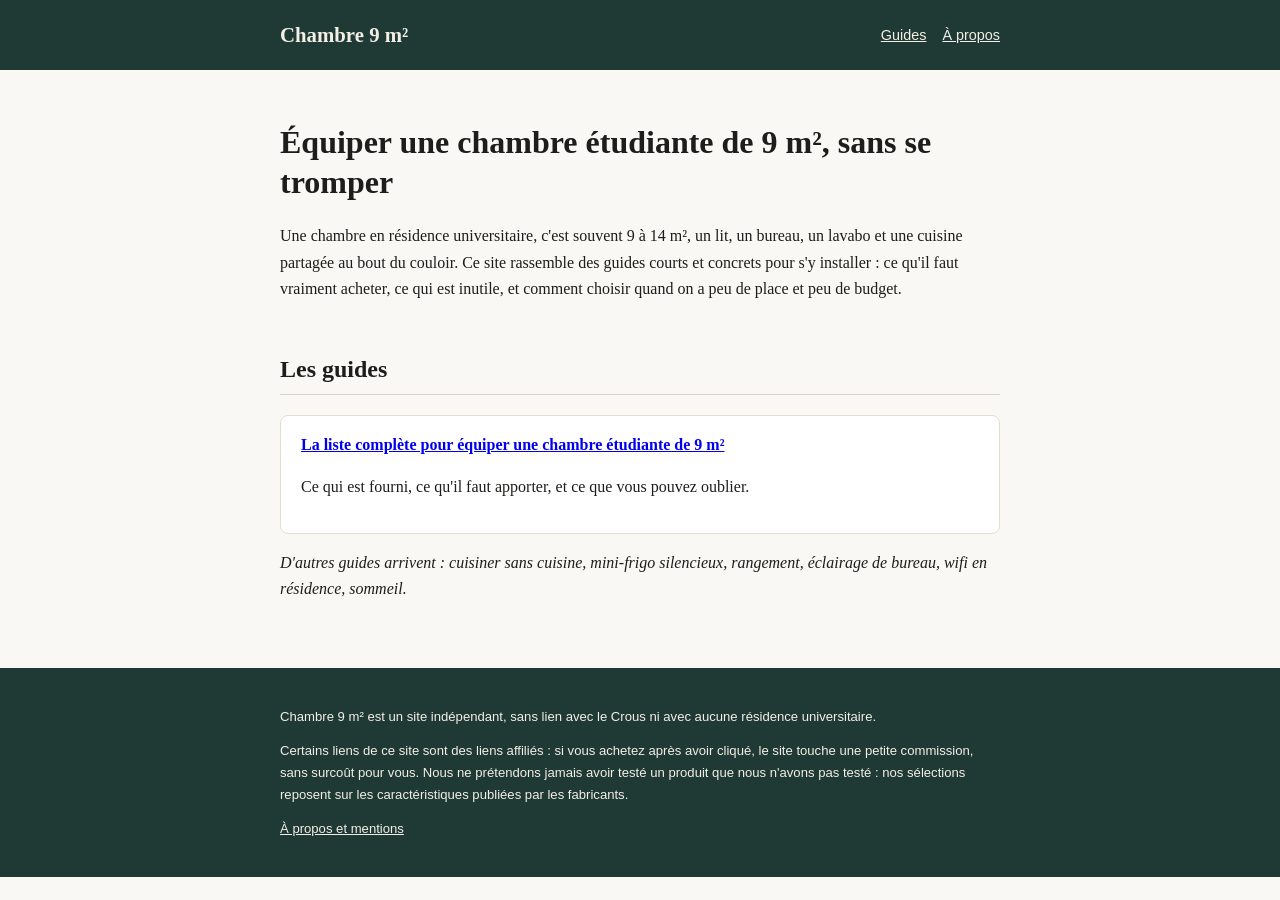
==== index.html @ 75de6579 "Create index.html" ====
<!DOCTYPE html><html lang="fr"><head><meta charset="utf-8"><meta name="viewport" content="width=device-width,initial-scale=1">
<title>Chambre 9 m² — Équiper une petite chambre étudiante</title><meta name="description" content="Guides pratiques pour équiper une chambre étudiante de 9 à 14 m² avec cuisine collective : liste d'achats, cuisine, rangement, sommeil."><link rel="stylesheet" href="style.css"></head><body>
<header><div class="wrap"><a class="logo" href="index.html">Chambre 9 m²</a><nav><a href="index.html">Guides</a><a href="a-propos.html">À propos</a></nav></div></header>
<main><div class="wrap">
<h1>Équiper une chambre étudiante de 9 m², sans se tromper</h1>
<p>Une chambre en résidence universitaire, c'est souvent 9 à 14 m², un lit, un bureau, un lavabo et une cuisine partagée au bout du couloir. Ce site rassemble des guides courts et concrets pour s'y installer : ce qu'il faut vraiment acheter, ce qui est inutile, et comment choisir quand on a peu de place et peu de budget.</p>
<h2>Les guides</h2>
<div class="card"><a href="guides/liste-equipement-chambre-etudiante.html">La liste complète pour équiper une chambre étudiante de 9 m²</a><p>Ce qui est fourni, ce qu'il faut apporter, et ce que vous pouvez oublier.</p></div>
<p><em>D'autres guides arrivent : cuisiner sans cuisine, mini-frigo silencieux, rangement, éclairage de bureau, wifi en résidence, sommeil.</em></p>
</div></main>
<footer><div class="wrap"><p>Chambre 9 m² est un site indépendant, sans lien avec le Crous ni avec aucune résidence universitaire.</p><p>Certains liens de ce site sont des liens affiliés : si vous achetez après avoir cliqué, le site touche une petite commission, sans surcoût pour vous. Nous ne prétendons jamais avoir testé un produit que nous n'avons pas testé : nos sélections reposent sur les caractéristiques publiées par les fabricants.</p><p><a href="a-propos.html">À propos et mentions</a></p></div></footer>
</body></html>
---- style.css ----
*{box-sizing:border-box}body{margin:0;font-family:Georgia,"Times New Roman",serif;color:#1d1d1b;background:#faf8f4;line-height:1.65}
header,footer{background:#1f3a34;color:#f3efe6}header a,footer a{color:#f3efe6}
.wrap{max-width:760px;margin:0 auto;padding:0 20px}
header .wrap{display:flex;justify-content:space-between;align-items:center;padding:18px 20px}
header .logo{font-size:1.3rem;font-weight:bold;text-decoration:none}
nav a{margin-left:16px;font-family:Arial,sans-serif;font-size:.9rem}
main{padding:30px 0 50px}h1{font-size:2rem;line-height:1.25}h2{margin-top:2em;border-bottom:1px solid #d9d3c7;padding-bottom:4px}
.notice{font-family:Arial,sans-serif;font-size:.85rem;background:#efe9dc;border-left:4px solid #b6873a;padding:10px 14px;margin:20px 0}
.card{background:#fff;border:1px solid #e3ddd0;border-radius:8px;padding:16px 20px;margin:14px 0}
.card a{font-weight:bold}table{width:100%;border-collapse:collapse;font-family:Arial,sans-serif;font-size:.92rem}
th,td{border-bottom:1px solid #e3ddd0;padding:8px;text-align:left;vertical-align:top}th{background:#efe9dc}
footer{font-family:Arial,sans-serif;font-size:.82rem;padding:24px 0}
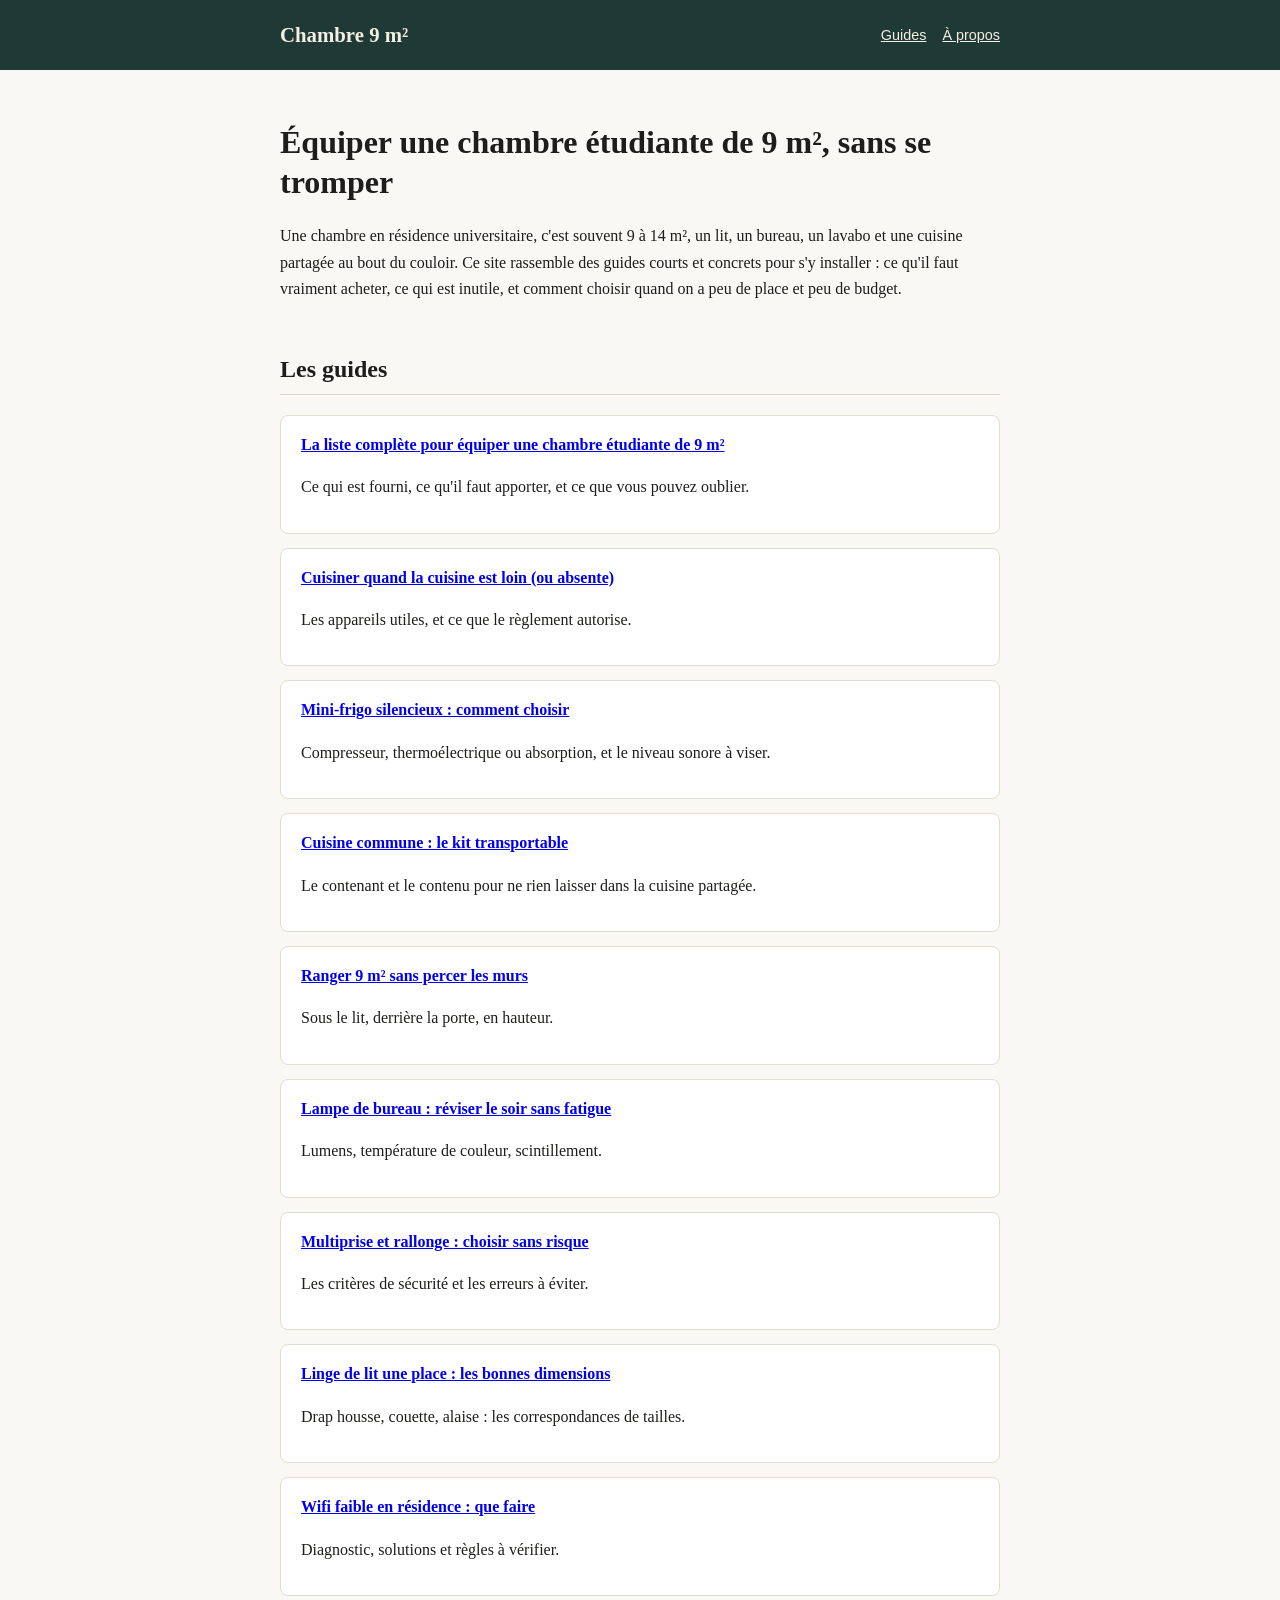
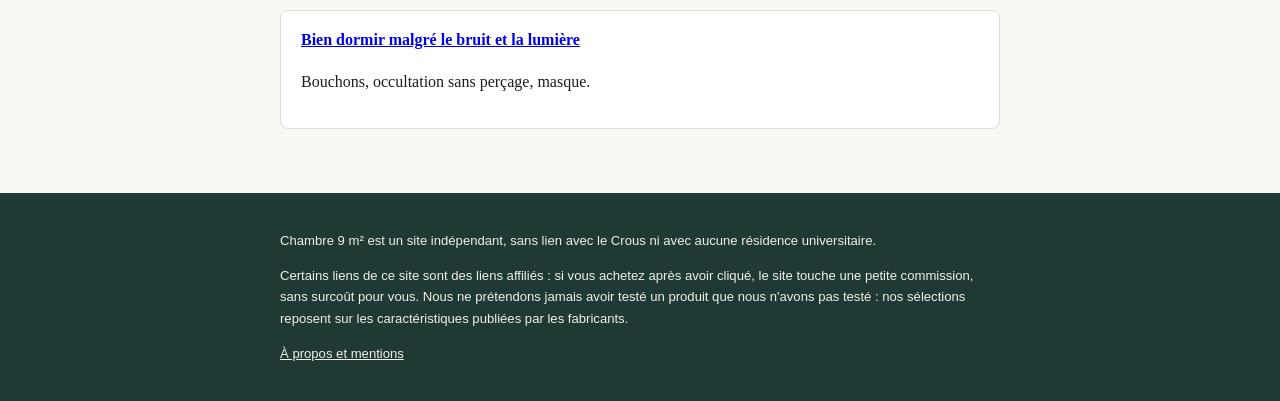
==== commit 48dcba42: "Add files via upload" ====
--- a/index.html
+++ b/index.html
@@ -6,7 +6,15 @@
 <p>Une chambre en résidence universitaire, c'est souvent 9 à 14 m², un lit, un bureau, un lavabo et une cuisine partagée au bout du couloir. Ce site rassemble des guides courts et concrets pour s'y installer : ce qu'il faut vraiment acheter, ce qui est inutile, et comment choisir quand on a peu de place et peu de budget.</p>
 <h2>Les guides</h2>
 <div class="card"><a href="guides/liste-equipement-chambre-etudiante.html">La liste complète pour équiper une chambre étudiante de 9 m²</a><p>Ce qui est fourni, ce qu'il faut apporter, et ce que vous pouvez oublier.</p></div>
-<p><em>D'autres guides arrivent : cuisiner sans cuisine, mini-frigo silencieux, rangement, éclairage de bureau, wifi en résidence, sommeil.</em></p>
+<div class="card"><a href="guides/cuisiner-sans-cuisine-chambre-etudiante.html">Cuisiner quand la cuisine est loin (ou absente)</a><p>Les appareils utiles, et ce que le règlement autorise.</p></div>
+<div class="card"><a href="guides/mini-frigo-silencieux-chambre.html">Mini-frigo silencieux : comment choisir</a><p>Compresseur, thermoélectrique ou absorption, et le niveau sonore à viser.</p></div>
+<div class="card"><a href="guides/caisse-transport-cuisine-commune.html">Cuisine commune : le kit transportable</a><p>Le contenant et le contenu pour ne rien laisser dans la cuisine partagée.</p></div>
+<div class="card"><a href="guides/rangement-chambre-9m2.html">Ranger 9 m² sans percer les murs</a><p>Sous le lit, derrière la porte, en hauteur.</p></div>
+<div class="card"><a href="guides/lampe-bureau-etudiant.html">Lampe de bureau : réviser le soir sans fatigue</a><p>Lumens, température de couleur, scintillement.</p></div>
+<div class="card"><a href="guides/multiprise-chambre-etudiante.html">Multiprise et rallonge : choisir sans risque</a><p>Les critères de sécurité et les erreurs à éviter.</p></div>
+<div class="card"><a href="guides/linge-de-lit-une-place-etudiant.html">Linge de lit une place : les bonnes dimensions</a><p>Drap housse, couette, alaise : les correspondances de tailles.</p></div>
+<div class="card"><a href="guides/wifi-residence-etudiante.html">Wifi faible en résidence : que faire</a><p>Diagnostic, solutions et règles à vérifier.</p></div>
+<div class="card"><a href="guides/dormir-bruit-residence-etudiante.html">Bien dormir malgré le bruit et la lumière</a><p>Bouchons, occultation sans perçage, masque.</p></div>
 </div></main>
 <footer><div class="wrap"><p>Chambre 9 m² est un site indépendant, sans lien avec le Crous ni avec aucune résidence universitaire.</p><p>Certains liens de ce site sont des liens affiliés : si vous achetez après avoir cliqué, le site touche une petite commission, sans surcoût pour vous. Nous ne prétendons jamais avoir testé un produit que nous n'avons pas testé : nos sélections reposent sur les caractéristiques publiées par les fabricants.</p><p><a href="a-propos.html">À propos et mentions</a></p></div></footer>
 </body></html>
